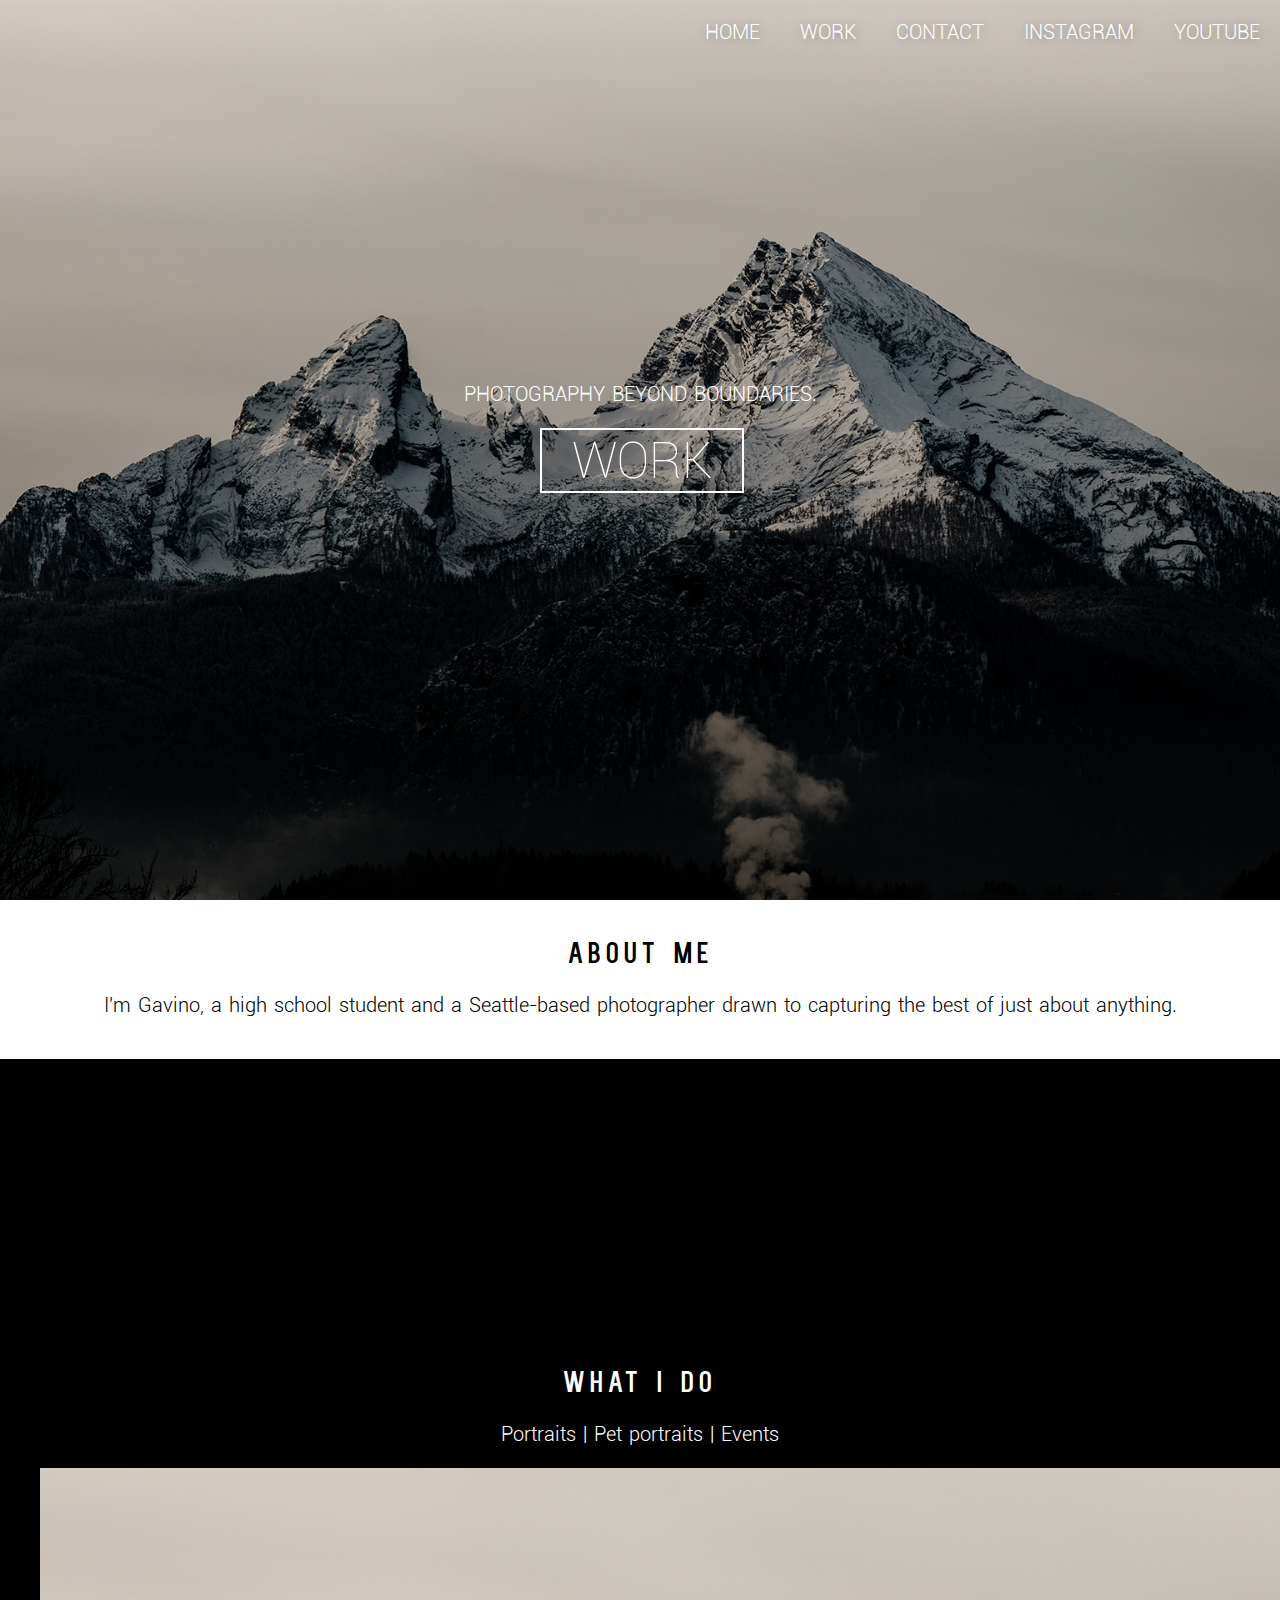
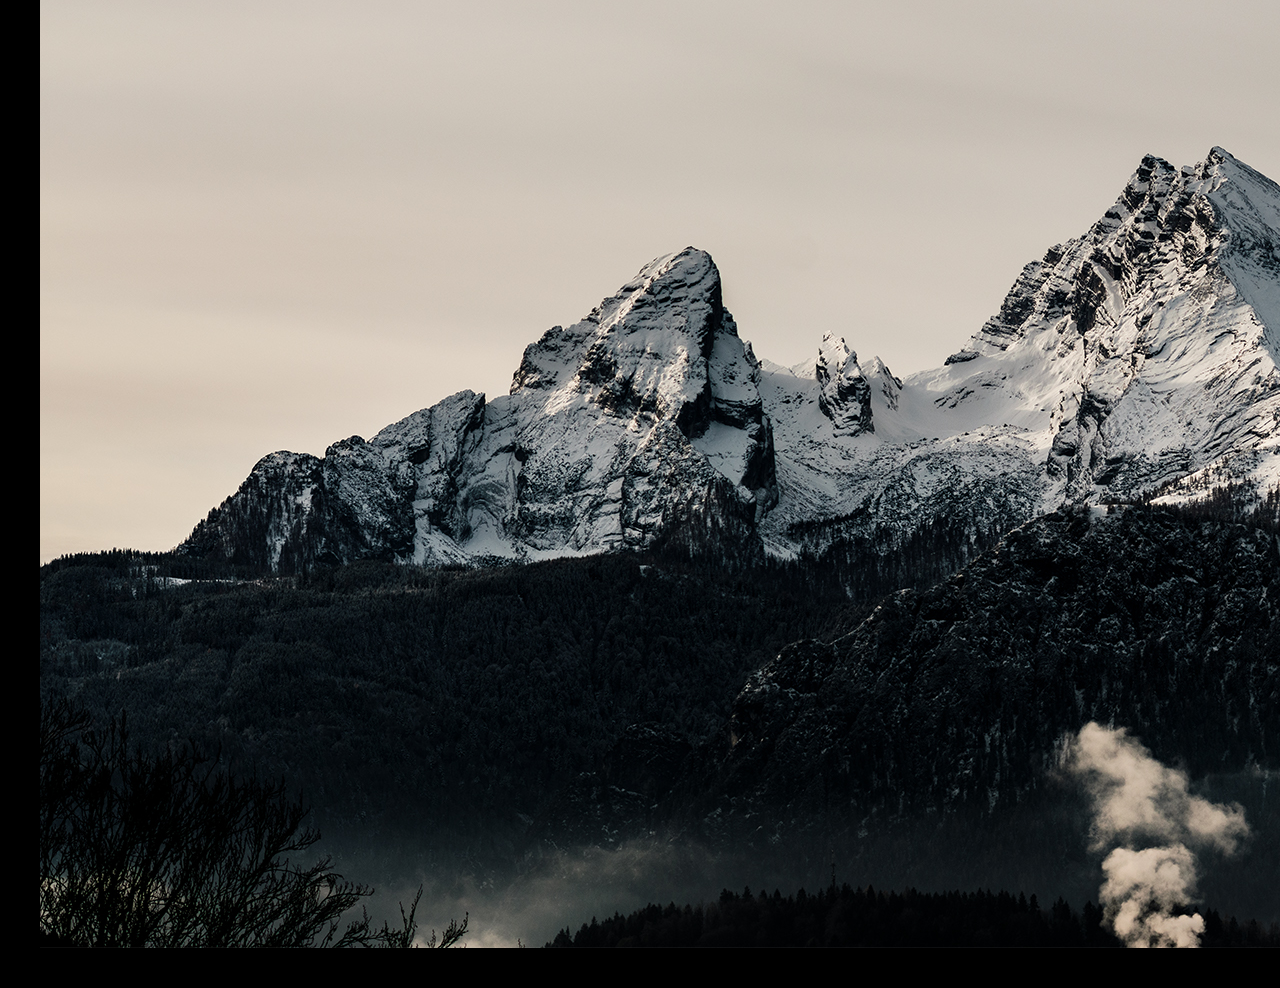
==== index.html @ 8692f6a0 "Restart 2" ====
<!doctype html>
<html>
	<head>
		<title>Gavino Lucero Photography</title>
		<meta charset="utf-8">
		<meta name="viewport" content="width=device-width, initial-scale=1.0">
		<link rel="stylesheet" href= "Pages/Home/home.css">
	</head>

	<body>
    <div class="img1-parallax-home">
      <div class="links-top">
        <a class="link-top" href="https://www.youtube.com/channel/UCEXDZSsDXatwMyuFXvdGVyg">YOUTUBE</a>
        <a class="link-top" href="https://www.instagram.com/gavino_lucero/">INSTAGRAM</a>
        <a class="link-top" href="Pages/Contact/contact.html">CONTACT</a>
        <a class="link-top" href="Pages/Work/work.html">WORK</a>
        <a class="link-top" href="Pages/Home/index.html">HOME</a>
      </div>
      <div class="button-work-home">
        <p class="slogan">PHOTOGRAPHY BEYOND BOUNDARIES.</p>
        <a class="h1-work-button" href="Pages/Work/work.html"><h1>WORK</h1></a>
        <a class="work-button" href="Pages/Work/work.html"></a>
      </div>
    </div>
    <div class="info-bar">
      <h2 class="subtitle">ABOUT ME</h2>
      <p class="info-bar-p">I'm Gavino, a high school student and a Seattle-based photographer drawn to capturing the best of just about anything.</p>
    </div>
    <div class="img2-parallax-home">
			<div class="info-overlay">
				<h2 class="subtitle-alt">WHAT I DO</h2>
				<p class="info-overlay-p">Portraits | Pet portraits | Events</p>
				<div class="work-display">
					<img src="Pages/Home/../../Assets/parallax_home_1.jpg" alt="Mountain">
				</div>
			</div>
		</div>
		<div class="footer">
			<p class="footer-text">ALL PHOTOS AND WEB DESIGN © 2020 GAVINO LUCERO.</p>
		</div>
	</body>
</html>
---- Pages/Home/home.css ----
/* Stylesheet */

/* Body */
body, html {
  height: 100%;
  width: 100%;
  background-color: black;
  margin: 0;
  font-size: 100%;
}

/* Fonts */
@font-face {
  font-family: 'Roboto';
  src: url("../../Fonts/Roboto-Thin.ttf");
  font-style: normal;
  font-stretch: normal;
  font-weight: 100;
}
@font-face {
  font-family: 'Roboto';
  src: url("../../Fonts/Roboto-Light.ttf");
  font-style: normal;
  font-stretch: normal;
  font-weight: 200;
}
@font-face {
  font-family: 'Roboto';
  src: url("../../Fonts/Roboto-Regular.ttf");
  font-style: normal;
  font-stretch: normal;
  font-weight: 300;
}

@font-face {
  font-family: 'Kenzo';
  src: url("../../Fonts/Kenzo Regular.otf");
  font-style: normal;
}

/* Parallax Background Images */
.img1-parallax-home {
  background-image:
    linear-gradient(rgba(0, 0, 0, 0.0), rgba(0, 0, 0, 0.3), rgba(0, 0, 0, 0.7)), url("../../Assets/parallax_home_1.jpg");
  min-height: 100%;
  opacity: 1;
}
.img2-parallax-home {
  background-image: linear-gradient(rgba(0, 0, 0, 0.5), rgba(0,0,0,0.5)),  url("../../Assets/parallax_home_2.jpg");
  min-height: 100%;
  opacity: 1;
}

    /* General */
.img1-parallax-home, .img2-parallax-home {
  position: relative;
  background-attachment: fixed;
  background-position: center;
  background-repeat: no-repeat;
  background-size: cover;
}

/* Links */
a {
  text-decoration: none;
}
.work-button {
  /*background-color: red;*/
  display: block;
  float: none;
  width: 200px;
  height: 65px;
  margin-left: auto;
  margin-right: auto;
  margin-top: -65px;
}
.h1-work-button {
  /*background-color: orange;*/
  display: block;
  float: none;
  width: 200px;
  height: 65px;
  margin-left: auto;
  margin-right: auto;
}

/* Text Styles */
.link-top {
  font-family: Roboto;
    color: white;
    font-size: 1.25em;
    font-weight: 200;
    text-align: right;
    text-shadow: 1px 1px 10px rgba(0,0,0,0.3);
  float: right;
    padding-top: 20px;
    padding-bottom: 0;
    padding-left: 20px;
    padding-right: 20px;
  transition: 0.1s;
}
.link-top:hover {
  text-shadow: 1px 1px 10px rgba(0,0,0,0.5);
  transition: 0.2s;
}

.subtitle {
  margin: 0;
  padding: 20px;
    padding-top: 40px;
  font-family: Kenzo;
    color: black;
    font-size: 1.875em;
    font-weight: 200;
    letter-spacing: 5px;
    text-align: center;
}
.subtitle-alt {
  margin: 0;
  padding: 20px;
    padding-top: 40px;
  font-family: Kenzo;
    color: white;
    font-size: 1.875em;
    font-weight: 200;
    letter-spacing: 5px;
    text-align: center;
}

p {
  margin: 40px;
    margin-top: 0px;
    margin-bottom: 0px;
    padding-bottom: 20px;
  font-family: Roboto;
    color: black;
    font-size: 1.25em;
    font-weight: 200;
    word-spacing: 2px;
    line-height: 28px;
    text-align: center;
}
  .slogan {
    font-family: roboto;
      /*color: rgba(10,14,15,1.00);*/
      color: white;
      font-size: 1.25em;
      font-weight: 200;
      text-align: center;
    /*background-color: white;*/
    padding: 20px;
    display: block;
      margin-left: auto;
      margin-right: auto;
  }
  .footer-text {
    font-family: monospace;
      color: white;
      font-size: 10px;
      letter-spacing: 1.5px;
      font-weight: 200;
      text-align: center;
      padding-top: 10px;
      padding-bottom: 10px;
  }
  .info-bar-p {
    padding-bottom: 40px;
  }
  .info-overlay-p {
    color: white;
  }

/* DIVs */
.links-top {
  /*margin-right: 20px;*/
  /*position: fixed;*/
  width: 100%;
}

.info-bar {
  position: relative;
  background-color: white;
  height: auto;
  width: 100%;
}
.info-overlay {
  position: absolute;
  top: 30%;
  width: 100%;
}

.button-work-home {
  position: absolute;
    width: 100%;
    /*height: 150px;*/
    top: 40%;
}
  .button-work-home h1 {
    font-family: roboto;
      color: white;
      font-size: 3.125em;
      font-weight: 100;
      text-align: center;
    text-decoration: none;
    width: 200px;
    min-height: 20px;
    display: block;
    margin-left: auto;
    margin-right: auto;
    margin-top: 0;
    border-width: 2px;
      border-color: white;
      border-style: solid;
    transition: 0.1s;
}
    .button-work-home h1:hover {
      color: rgba(1,4,5,1.00);
      background-color: white;
      transition: 0.1s;
    }

.divider-line {
  background-color: black;
  height: 2px;
  margin-right: 20%;
  margin-left: 20%;
  margin-top: 10px;
  margin-bottom: 10px;
}

.work-display {
  display: flex;
  margin: 40px;
    margin-top: 0px;

}

.footer {
  height: auto;
  margin: 0px;
}

/* Phone media queries */
@media only screen and (max-device-width: 637px) {

/* Text Styles */
  .link-top {
    float: none;
    display: block;
    padding-top: 10px;
  }

  .slogan {
    width: 300px;
  }
  .info-bar-p {
    padding-bottom: 20px;
  }
  .footer-text {
    font-size: 8px;
  }

  .subtitle {
    padding: 20px;
  }

/* DIVs */
  .links-top {
    padding-top: 20px;
  }

}
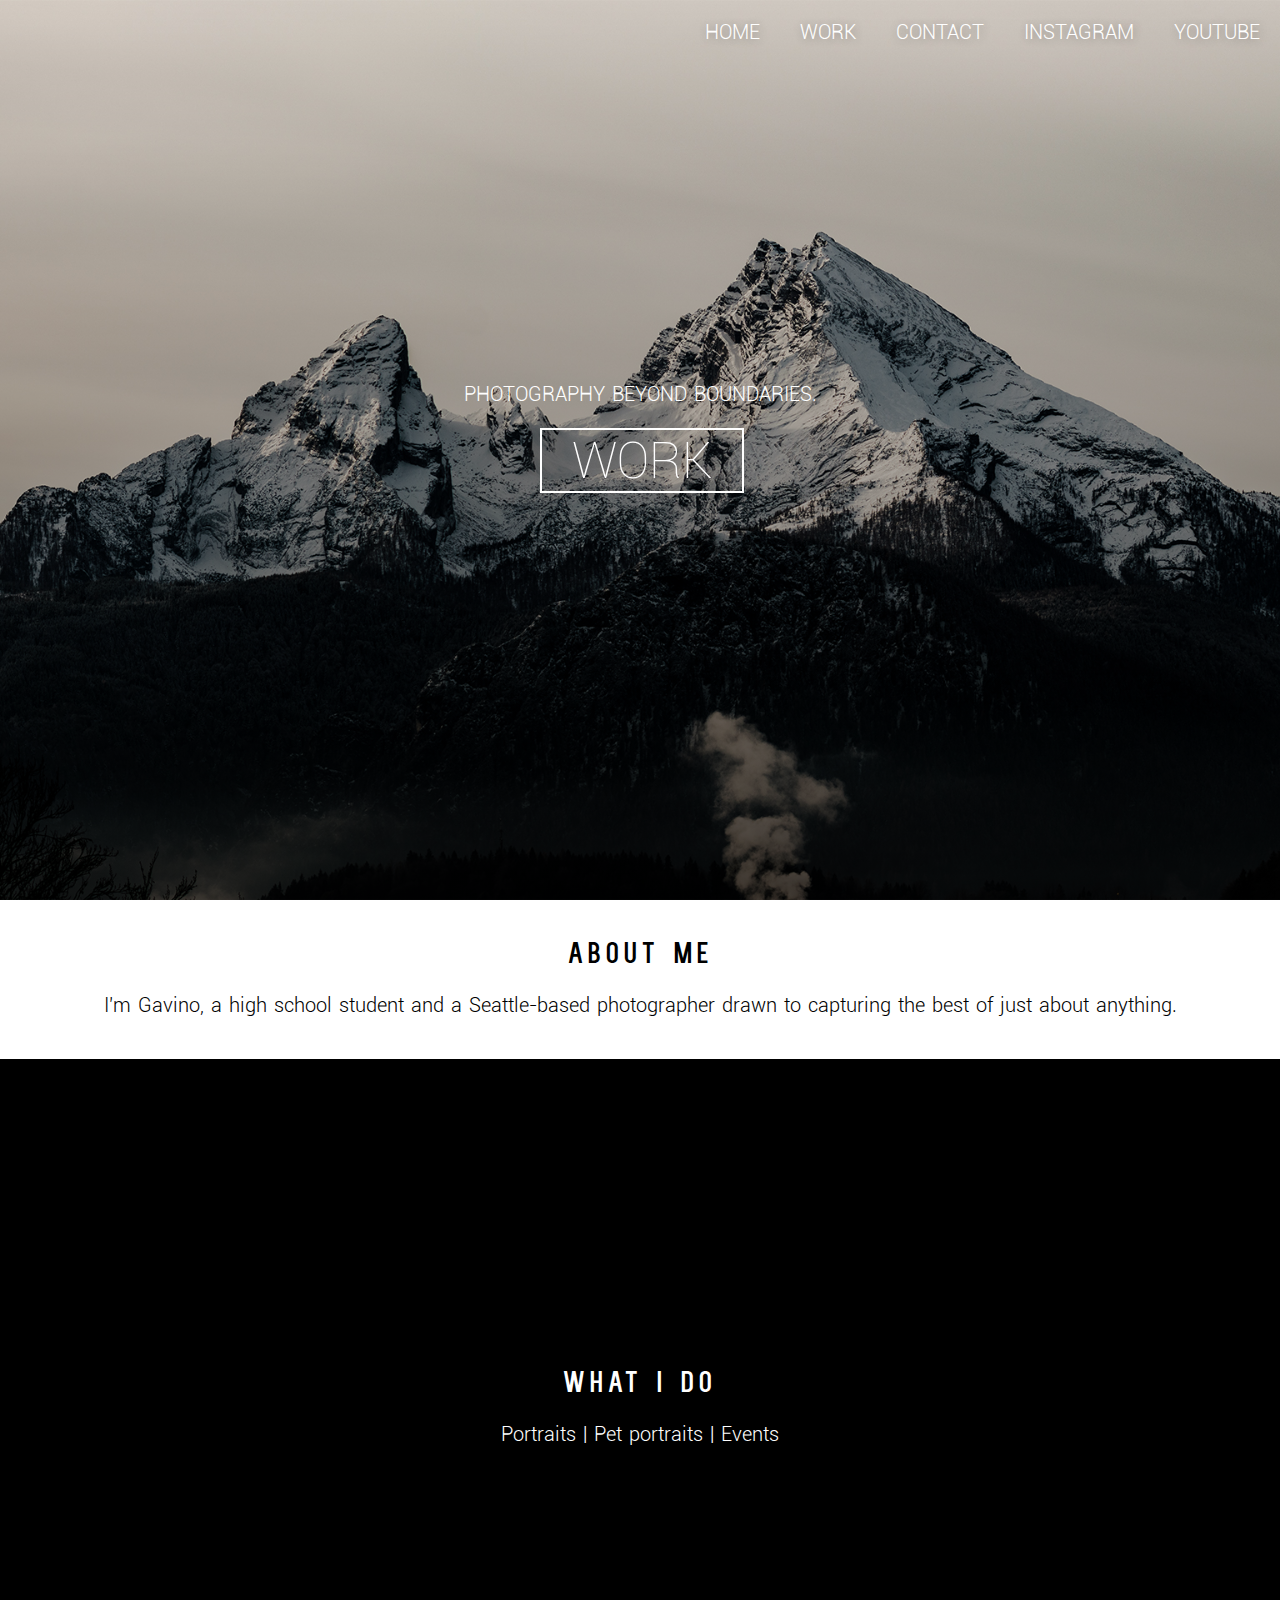
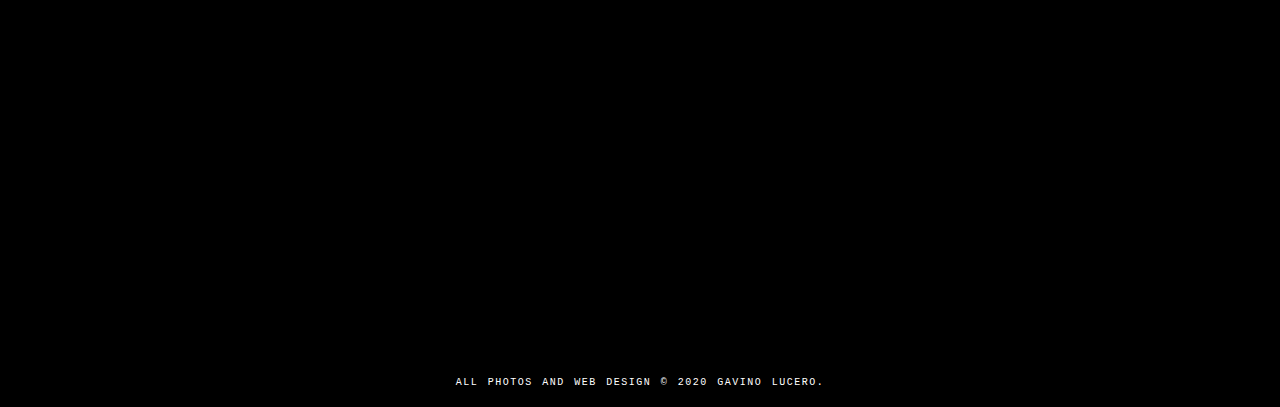
==== commit 2ce408e7: "Update index.html" ====
--- a/index.html
+++ b/index.html
@@ -14,7 +14,7 @@
         <a class="link-top" href="https://www.instagram.com/gavino_lucero/">INSTAGRAM</a>
         <a class="link-top" href="Pages/Contact/contact.html">CONTACT</a>
         <a class="link-top" href="Pages/Work/work.html">WORK</a>
-        <a class="link-top" href="Pages/Home/index.html">HOME</a>
+        <a class="link-top" href="index.html">HOME</a>
       </div>
       <div class="button-work-home">
         <p class="slogan">PHOTOGRAPHY BEYOND BOUNDARIES.</p>
@@ -30,9 +30,9 @@
 			<div class="info-overlay">
 				<h2 class="subtitle-alt">WHAT I DO</h2>
 				<p class="info-overlay-p">Portraits | Pet portraits | Events</p>
-				<div class="work-display">
+				<!-- <div class="work-display">
 					<img src="Pages/Home/../../Assets/parallax_home_1.jpg" alt="Mountain">
-				</div>
+				</div> -->
 			</div>
 		</div>
 		<div class="footer">
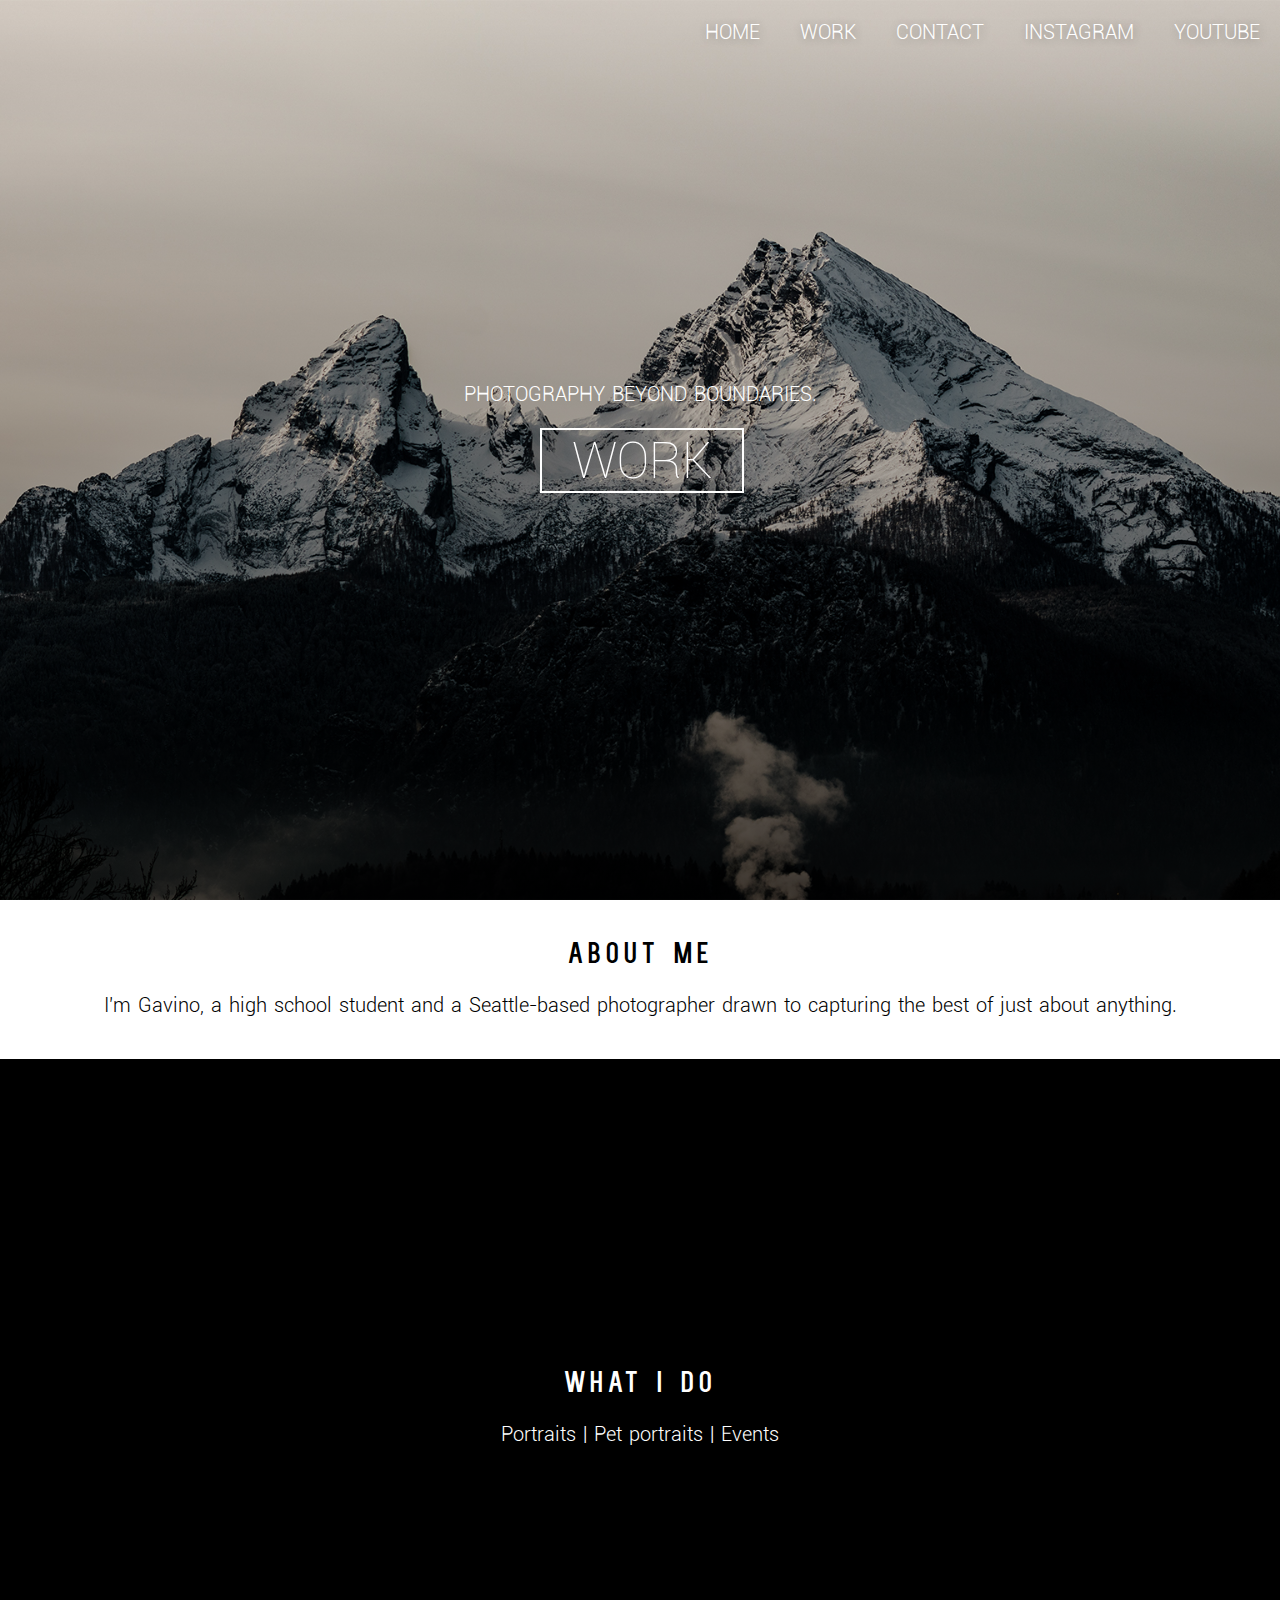
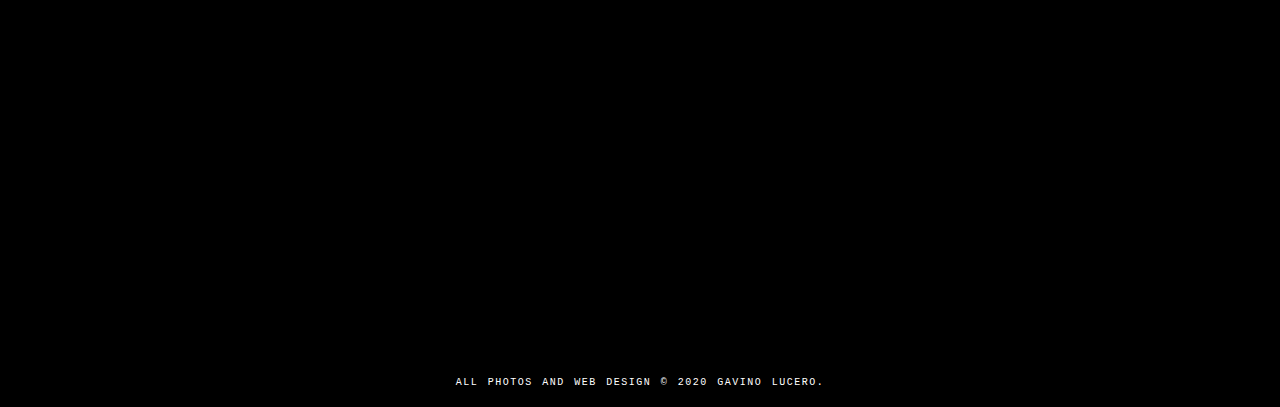
==== commit b1b21555: "Update index.html" ====
--- a/index.html
+++ b/index.html
@@ -23,12 +23,12 @@
       </div>
     </div>
     <div class="info-bar">
-      <h2 class="subtitle">ABOUT ME</h2>
+      <h2 class="subtitle">About Me</h2>
       <p class="info-bar-p">I'm Gavino, a high school student and a Seattle-based photographer drawn to capturing the best of just about anything.</p>
     </div>
     <div class="img2-parallax-home">
 			<div class="info-overlay">
-				<h2 class="subtitle-alt">WHAT I DO</h2>
+				<h2 class="subtitle-alt">What I Do</h2>
 				<p class="info-overlay-p">Portraits | Pet portraits | Events</p>
 				<!-- <div class="work-display">
 					<img src="Pages/Home/../../Assets/parallax_home_1.jpg" alt="Mountain">
--- a/Pages/Home/home.css
+++ b/Pages/Home/home.css
@@ -58,6 +58,7 @@
   background-position: center;
   background-repeat: no-repeat;
   background-size: cover;
+  background-clip: border-box;
 }
 
 /* Links */
@@ -114,6 +115,8 @@
     font-weight: 200;
     letter-spacing: 5px;
     text-align: center;
+    text-decoration: none;
+    text-emphasis-style: none;
 }
 .subtitle-alt {
   margin: 0;
@@ -125,6 +128,8 @@
     font-weight: 200;
     letter-spacing: 5px;
     text-align: center;
+    text-decoration: none;
+    text-emphasis-style: none;
 }
 
 p {
@@ -241,7 +246,7 @@
 }
 
 /* Phone media queries */
-@media only screen and (max-device-width: 637px) {
+@media only screen and (max-device-width: 638px) {
 
 /* Text Styles */
   .link-top {
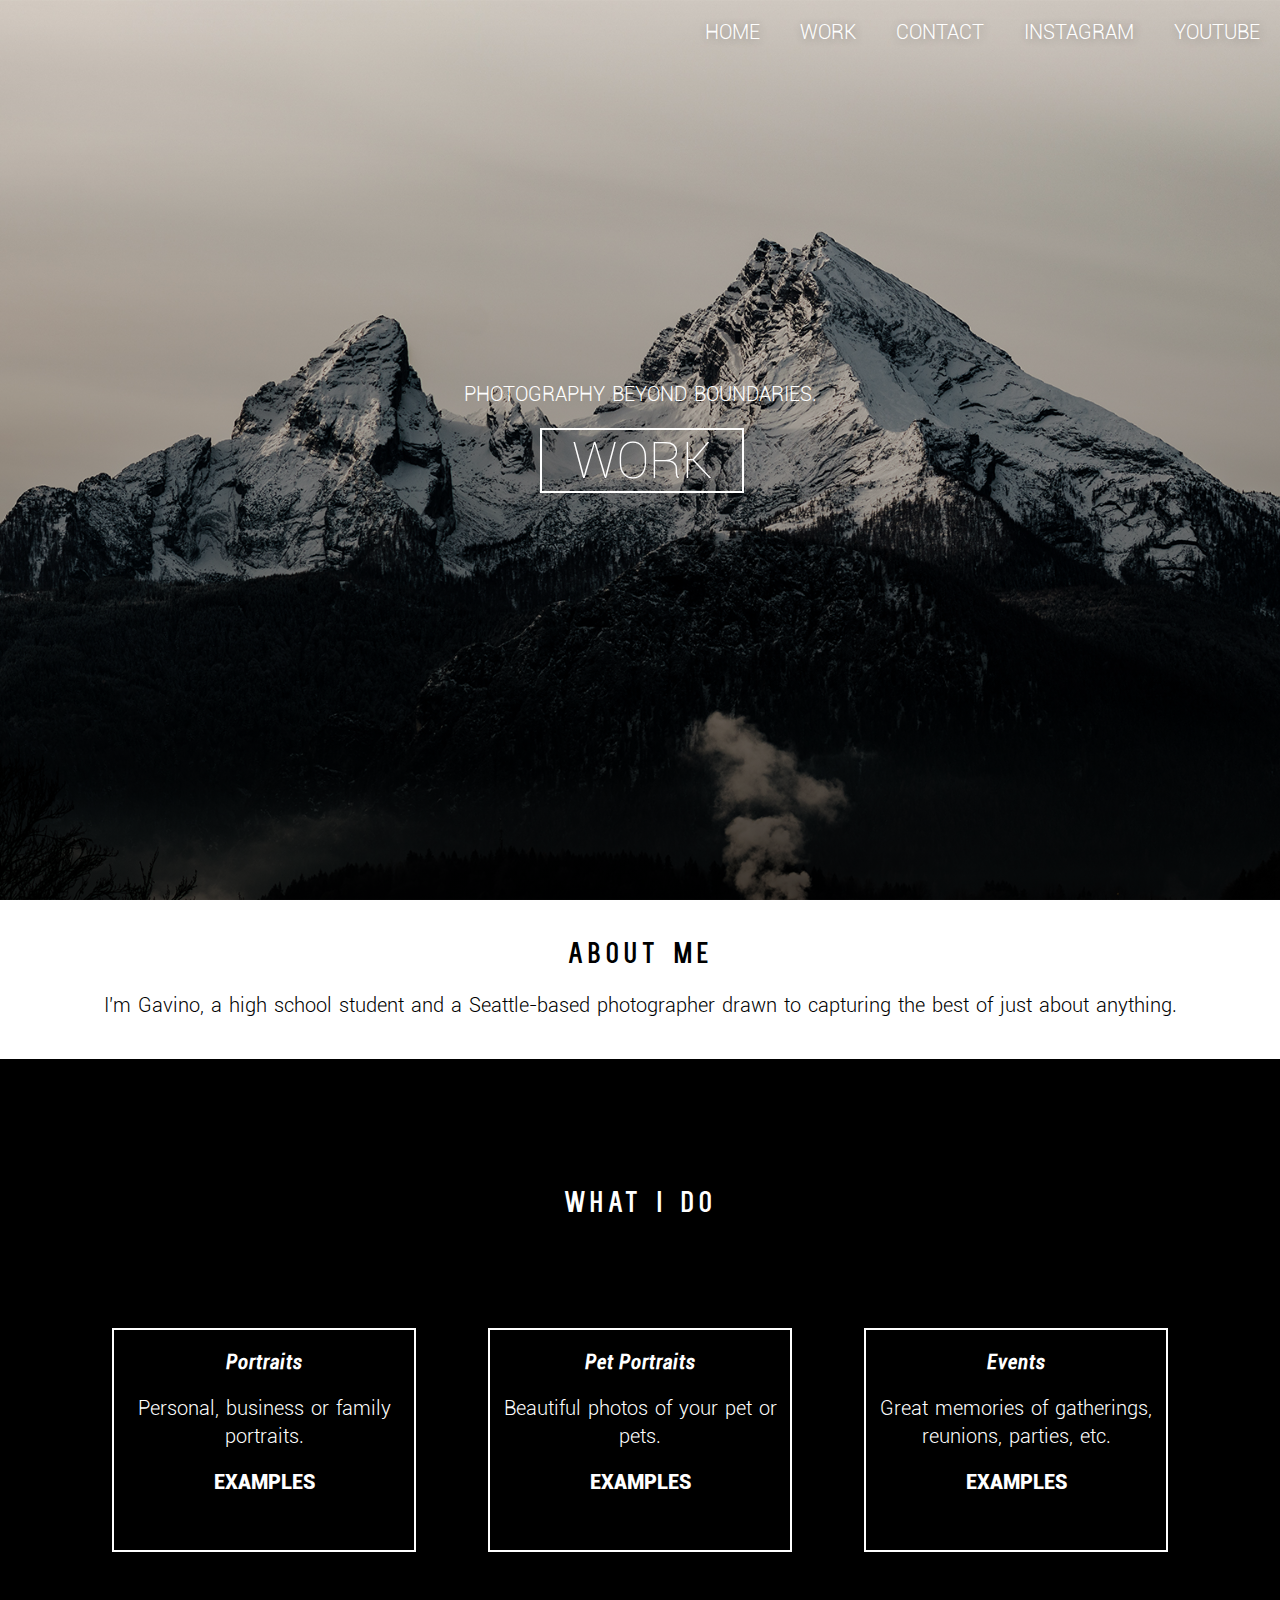
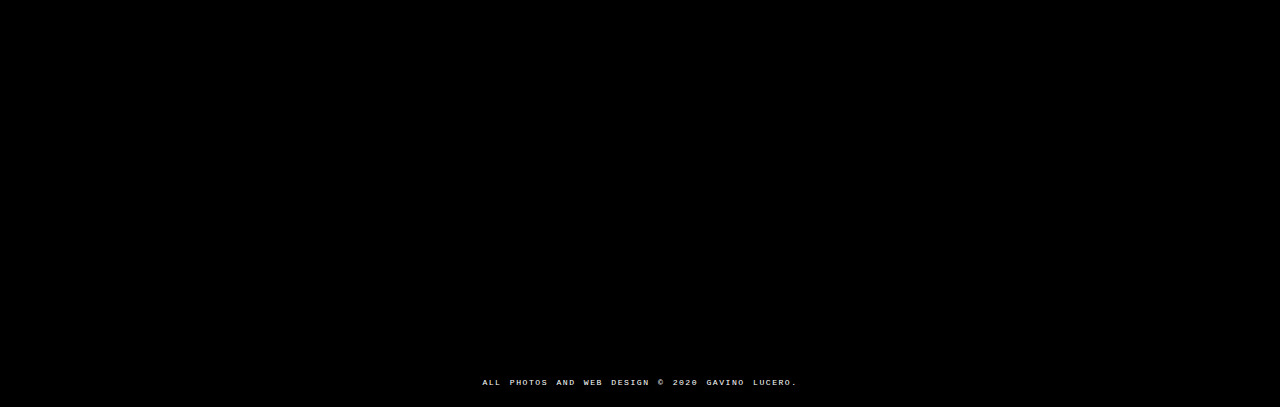
==== commit 419d7824: "Adding What I Do boxes" ====
--- a/index.html
+++ b/index.html
@@ -5,6 +5,18 @@
 		<meta charset="utf-8">
 		<meta name="viewport" content="width=device-width, initial-scale=1.0">
 		<link rel="stylesheet" href= "Pages/Home/home.css">
+
+		<link rel="apple-touch-icon" sizes="180x180" href="Icons/apple-touch-icon.png">
+		<link rel="icon" type="image/png" sizes="32x32" href="Icons/favicon-32x32.png">
+		<link rel="icon" type="image/png" sizes="16x16" href="Icons/favicon-16x16.png">
+		<link rel="icon" type="image/png" sizes="192x192" href="android-chrome-192x192.png">
+		<link rel="icon" type="image/png" sizes="512x512" href="android-chrome-512x512.png">
+		<link rel="manifest" href="Icons/site.webmanifest">
+		<link rel="mask-icon" href="Icons/safari-pinned-tab.svg" color="#86c8db">
+		<meta name="apple-mobile-web-app-title" content="Gavino L Photography">
+		<meta name="application-name" content="Gavino L Photography">
+		<meta name="msapplication-TileColor" content="#00aba9">
+		<meta name="theme-color" content="#ffffff">
 	</head>
 
 	<body>
@@ -29,10 +41,24 @@
     <div class="img2-parallax-home">
 			<div class="info-overlay">
 				<h2 class="subtitle-alt">What I Do</h2>
-				<p class="info-overlay-p">Portraits | Pet portraits | Events</p>
-				<!-- <div class="work-display">
-					<img src="Pages/Home/../../Assets/parallax_home_1.jpg" alt="Mountain">
-				</div> -->
+				<!-- <p class="info-overlay-p">Portraits | Pet Portraits | Events</p> -->
+				<div class="work-display">
+					<div class="info-box">
+						<h3>Portraits</h3>
+						<p class="info-box-text">Personal, business or family portraits.</p>
+						<a class="link-bold">EXAMPLES</a>
+					</div>
+					<div class="info-box">
+						<h3>Pet Portraits</h3>
+						<p class="info-box-text">Beautiful photos of your pet or pets.</p>
+						<a class="link-bold">EXAMPLES</a>
+					</div>
+					<div class="info-box">
+						<h3>Events</h3>
+						<p class="info-box-text">Great memories of gatherings, reunions, parties, etc.</p>
+						<a class="link-bold">EXAMPLES</a>
+					</div>
+				</div>
 			</div>
 		</div>
 		<div class="footer">
--- a/Pages/Home/home.css
+++ b/Pages/Home/home.css
@@ -31,6 +31,18 @@
   font-stretch: normal;
   font-weight: 300;
 }
+@font-face {
+  font-family: 'Roboto';
+  src: url("../../Fonts/Roboto-Black.ttf");
+  font-style: normal;
+  font-stretch: normal;
+  font-weight: 600;
+}
+@font-face {
+  font-family: 'Roboto';
+  src: url("../../Fonts/Roboto-CondensedItalic.ttf");
+  font-style: italic;
+}
 
 @font-face {
   font-family: 'Kenzo';
@@ -42,12 +54,12 @@
 .img1-parallax-home {
   background-image:
     linear-gradient(rgba(0, 0, 0, 0.0), rgba(0, 0, 0, 0.3), rgba(0, 0, 0, 0.7)), url("../../Assets/parallax_home_1.jpg");
-  min-height: 100%;
+  height: 100%;
   opacity: 1;
 }
 .img2-parallax-home {
   background-image: linear-gradient(rgba(0, 0, 0, 0.5), rgba(0,0,0,0.5)),  url("../../Assets/parallax_home_2.jpg");
-  min-height: 100%;
+  height: 100%;
   opacity: 1;
 }
 
@@ -83,6 +95,18 @@
   height: 65px;
   margin-left: auto;
   margin-right: auto;
+}
+
+.link-bold {
+  font-family: Roboto;
+    color: white;
+    font-weight: 600;
+    font-size: 1.25em;
+    text-align: center;
+  display: block;
+  margin-left: auto;
+  margin-right: auto;
+  /* margin-top: 2%; */
 }
 
 /* Text Styles */
@@ -161,7 +185,7 @@
   .footer-text {
     font-family: monospace;
       color: white;
-      font-size: 10px;
+      font-size: 0.625em;
       letter-spacing: 1.5px;
       font-weight: 200;
       text-align: center;
@@ -169,11 +193,27 @@
       padding-bottom: 10px;
   }
   .info-bar-p {
-    padding-bottom: 40px;
+    padding: 0px;
+      padding-bottom: 40px;
   }
   .info-overlay-p {
     color: white;
   }
+  .info-box-text {
+    color: white;
+    margin-left: 10px;
+    margin-right: 10px;
+  }
+
+h3 {
+  font-family: Roboto;
+    color: white;
+    font-size: 1.25em;
+    font-style: italic;
+    letter-spacing: 1px;
+    text-align: center;
+    text-shadow: none;
+}
 
 /* DIVs */
 .links-top {
@@ -190,8 +230,16 @@
 }
 .info-overlay {
   position: absolute;
-  top: 30%;
+  top: 10%;
   width: 100%;
+}
+.info-box {
+  display: block;
+  width: 300px;
+  height: 220px;
+  border-width: 2px;
+    border-color: white;
+    border-style: solid;
 }
 
 .button-work-home {
@@ -234,10 +282,16 @@
 }
 
 .work-display {
+  /* background-color: gray; */
+  position: relative;
   display: flex;
+    flex-direction: row;
+    justify-content: space-evenly;
+    align-items: center;
   margin: 40px;
     margin-top: 0px;
-
+  height: 400px;
+  width: auto;
 }
 
 .footer {
@@ -247,6 +301,12 @@
 
 /* Phone media queries */
 @media only screen and (max-device-width: 638px) {
+
+/* Parallax Images */
+.img1-parallax-home, .img2-parallax-home {
+  background-attachment: scroll;
+  background-position: bottom;
+}
 
 /* Text Styles */
   .link-top {
@@ -262,7 +322,7 @@
     padding-bottom: 20px;
   }
   .footer-text {
-    font-size: 8px;
+    font-size: 0.5em;
   }
 
   .subtitle {
@@ -275,3 +335,21 @@
   }
 
 }
+
+@media only screen and (max-device-width: 1000px) {
+
+  /* DIVs */
+  .work-display {
+    flex-direction: column;
+    margin-top: 40px;
+    width: auto;
+    height: auto;
+  }
+  .info-box {
+    height: 180px;
+    margin-bottom: 20px;
+  }
+  .info-overlay {
+    top: 0px;
+  }
+}
